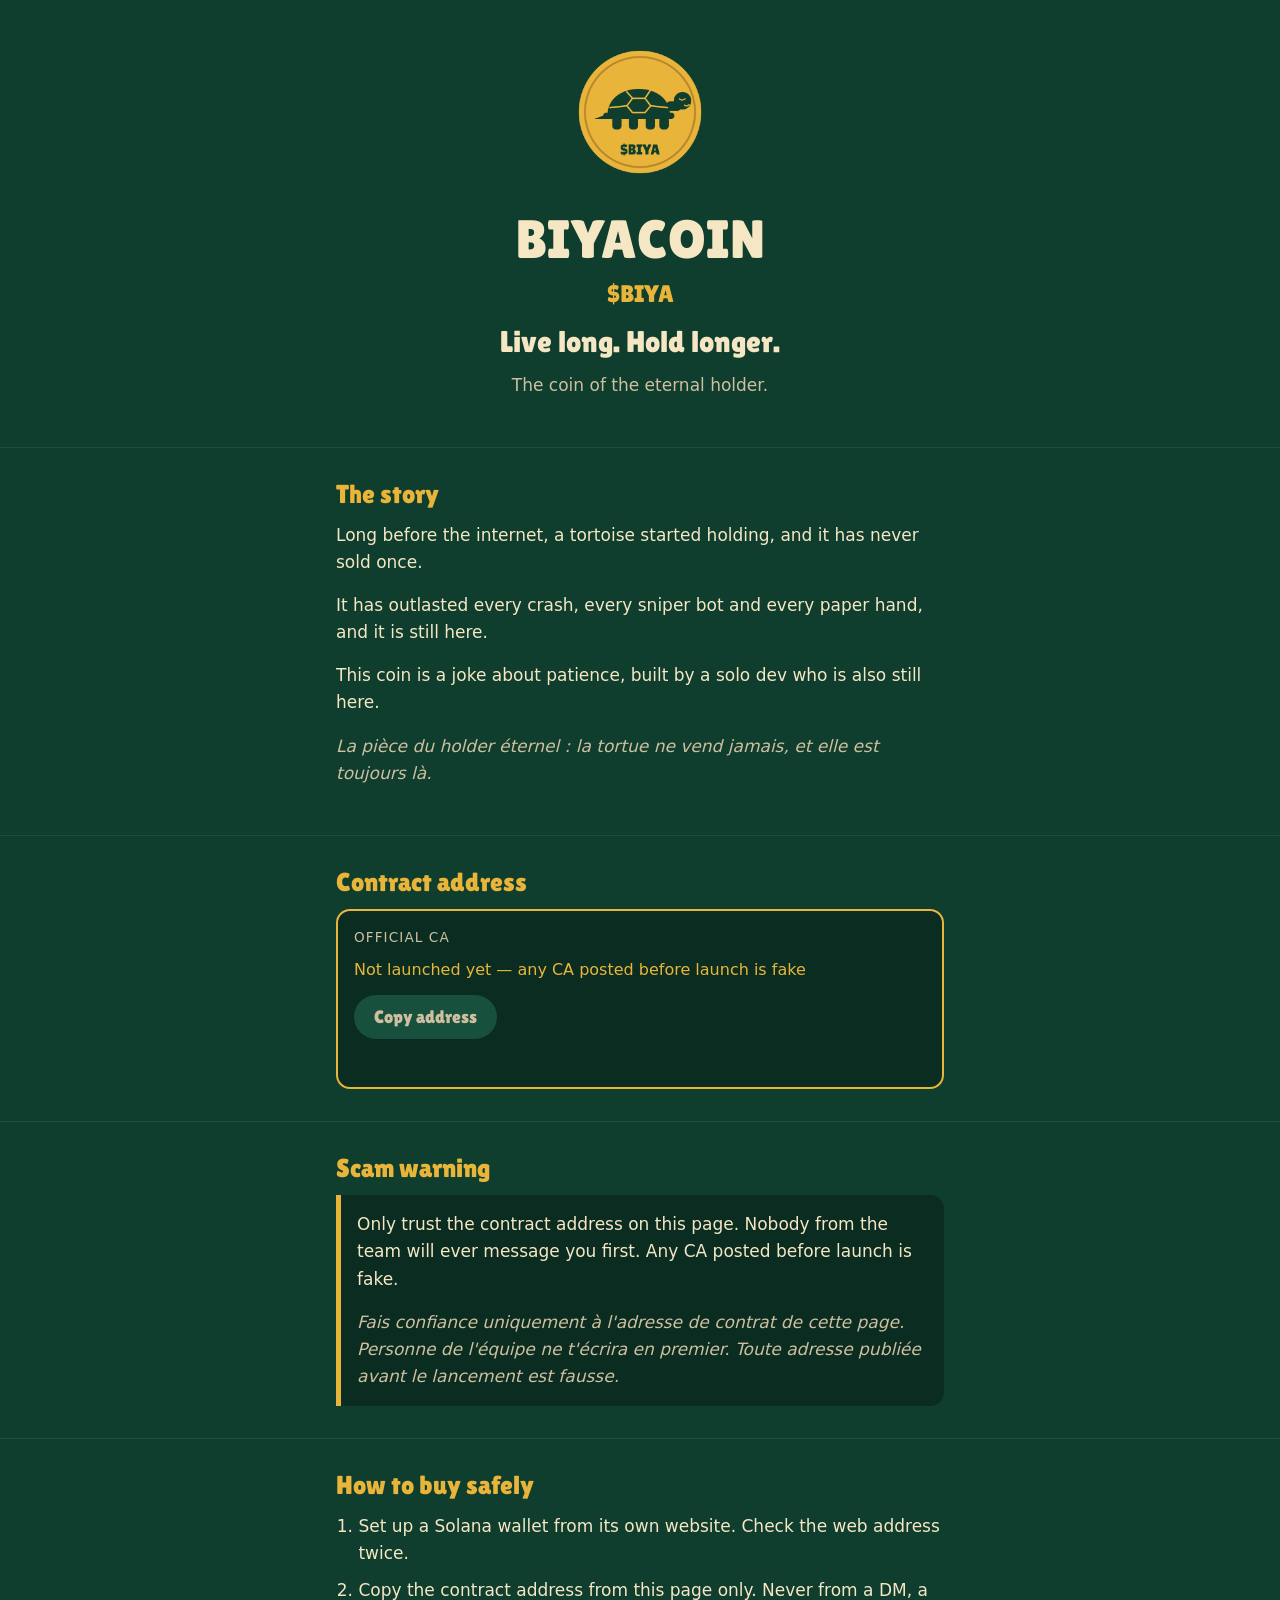
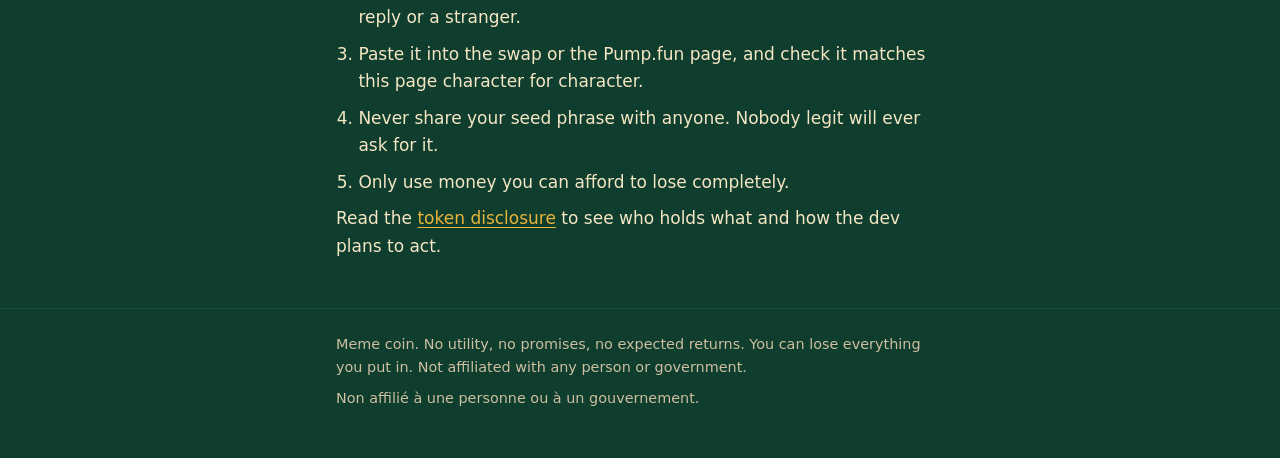
==== index.html @ 05e6ff1e "Deploy site 2026-10-17T14:39Z" ====
<!doctype html>
<html lang="en">
<head>
  <meta charset="utf-8">
  <meta name="viewport" content="width=device-width, initial-scale=1">
  <title>BIYACOIN ($BIYA) — Live long. Hold longer.</title>
  <meta name="description" content="The coin of the eternal holder. A meme coin on Solana with an ancient tortoise who never sells. No utility, no promises.">
  <meta name="theme-color" content="#0F3D2E">
  <link rel="icon" href="assets/logo.png" type="image/png">
  <link rel="preconnect" href="https://fonts.googleapis.com">
  <link rel="preconnect" href="https://fonts.gstatic.com" crossorigin>
  <link rel="stylesheet" href="https://fonts.googleapis.com/css2?family=Lilita+One&display=swap">
  <link rel="stylesheet" href="style.css">
</head>
<body>
  <main>
    <section class="hero">
      <div class="wrap">
        <img class="logo" src="assets/logo.png" width="160" height="160" alt="BIYACOIN logo: a smiling tortoise on a gold coin">
        <h1 data-config="name">BIYACOIN</h1>
        <p class="ticker">$<span data-config="ticker">BIYA</span></p>
        <p class="tagline">Live long. Hold longer.</p>
        <p class="sub">The coin of the eternal holder.</p>
      </div>
    </section>

    <section id="story">
      <div class="wrap">
        <h2>The story</h2>
        <p>Long before the internet, a tortoise started holding, and it has never sold once.</p>
        <p>It has outlasted every crash, every sniper bot and every paper hand, and it is still here.</p>
        <p>This coin is a joke about patience, built by a solo dev who is also still here.</p>
        <p class="fr" lang="fr">La pièce du holder éternel : la tortue ne vend jamais, et elle est toujours là.</p>
      </div>
    </section>

    <section id="contract">
      <div class="wrap">
        <h2>Contract address</h2>
        <div class="ca-box" id="ca-box" data-state="pending">
          <p class="ca-label">Official CA</p>
          <code class="ca-value" id="ca-value">Not launched yet — any CA posted before launch is fake</code>
          <button class="btn" id="copy-btn" type="button" disabled>Copy address</button>
          <p class="ca-status" id="ca-status" role="status" aria-live="polite"></p>
        </div>
        <noscript><p>Turn on JavaScript to see the address once it is live.</p></noscript>
      </div>
    </section>

    <section id="links" hidden>
      <div class="wrap">
        <h2>Official links</h2>
        <ul class="links">
          <li hidden><a data-link="website" rel="noopener" href="#">Website</a></li>
          <li hidden><a data-link="x" rel="noopener" href="#">X (Twitter)</a></li>
          <li hidden><a data-link="telegram" rel="noopener" href="#">Telegram</a></li>
          <li hidden><a data-link="pumpfun" rel="noopener" href="#">Pump.fun</a></li>
        </ul>
      </div>
    </section>

    <section id="scam">
      <div class="wrap">
        <h2>Scam warning</h2>
        <div class="warning">
          <p>Only trust the contract address on this page. Nobody from the team will ever message you first. Any CA posted before launch is fake.</p>
          <p class="fr" lang="fr">Fais confiance uniquement à l'adresse de contrat de cette page. Personne de l'équipe ne t'écrira en premier. Toute adresse publiée avant le lancement est fausse.</p>
        </div>
      </div>
    </section>

    <section id="how-to-buy">
      <div class="wrap">
        <h2>How to buy safely</h2>
        <ol class="steps">
          <li>Set up a Solana wallet from its own website. Check the web address twice.</li>
          <li>Copy the contract address from this page only. Never from a DM, a reply or a stranger.</li>
          <li>Paste it into the swap or the Pump.fun page, and check it matches this page character for character.</li>
          <li>Never share your seed phrase with anyone. Nobody legit will ever ask for it.</li>
          <li>Only use money you can afford to lose completely.</li>
        </ol>
        <p>Read the <a href="disclosure.html">token disclosure</a> to see who holds what and how the dev plans to act.</p>
      </div>
    </section>
  </main>

  <footer>
    <div class="wrap">
      <p>Meme coin. No utility, no promises, no expected returns. You can lose everything you put in. Not affiliated with any person or government.</p>
      <p lang="fr">Non affilié à une personne ou à un gouvernement.</p>
    </div>
  </footer>

  <script src="app.js" defer></script>
</body>
</html>
---- style.css ----
/* BIYACOIN site — mobile first, no framework. Brand: deep green, gold, cream. */

:root {
  --green: #0f3d2e;
  --green-deep: #0a2c21;
  --green-soft: #17503c;
  --gold: #e8b53a;
  --cream: #f5e6c4;
  --cream-dim: #cdbf9f;
  --radius: 14px;
  --font-head: "Lilita One", "Arial Rounded MT Bold", "Trebuchet MS", system-ui, sans-serif;
  --font-body: system-ui, -apple-system, "Segoe UI", Roboto, "Helvetica Neue", Arial, sans-serif;
}

* {
  box-sizing: border-box;
}

html {
  -webkit-text-size-adjust: 100%;
}

body {
  margin: 0;
  background: var(--green);
  color: var(--cream);
  font-family: var(--font-body);
  font-size: 1.0625rem;
  line-height: 1.6;
}

img {
  max-width: 100%;
  height: auto;
  display: block;
}

a {
  color: var(--gold);
  text-underline-offset: 3px;
}

a:focus-visible,
button:focus-visible {
  outline: 3px solid var(--cream);
  outline-offset: 3px;
}

[hidden] {
  display: none !important;
}

h1,
h2,
.tagline {
  font-family: var(--font-head);
  font-weight: 400;
  line-height: 1.15;
  margin: 0;
}

h2 {
  color: var(--gold);
  font-size: 1.6rem;
  margin-bottom: 0.75rem;
}

p {
  margin: 0 0 1rem;
}

/* Layout: one narrow column with a 16px gutter. */
.wrap {
  width: 100%;
  max-width: 40rem;
  margin: 0 auto;
  padding: 0 1rem;
}

section {
  padding: 2rem 0;
}

section + section {
  border-top: 1px solid var(--green-soft);
}

/* Hero */
.hero {
  text-align: center;
  padding-top: 2rem;
}

.hero .logo {
  margin: 0 auto 1rem;
  width: 10rem;
  height: auto;
}

.hero h1 {
  color: var(--cream);
  font-size: 2.6rem;
  letter-spacing: 0.01em;
}

.ticker {
  color: var(--gold);
  font-family: var(--font-head);
  font-size: 1.5rem;
  margin: 0.25rem 0 0.75rem;
}

.tagline {
  color: var(--cream);
  font-size: 1.5rem;
}

.sub {
  color: var(--cream-dim);
  margin-top: 0.75rem;
}

.banner {
  margin: 0 auto;
  border-radius: var(--radius);
}

/* Story */
.fr {
  color: var(--cream-dim);
  font-style: italic;
}

/* Contract address box */
.ca-box {
  background: var(--green-deep);
  border: 2px solid var(--gold);
  border-radius: var(--radius);
  padding: 1rem;
}

.ca-label {
  color: var(--cream-dim);
  font-size: 0.85rem;
  text-transform: uppercase;
  letter-spacing: 0.08em;
  margin: 0 0 0.5rem;
}

.ca-value {
  display: block;
  font-family: ui-monospace, "SF Mono", Menlo, Consolas, monospace;
  font-size: 0.95rem;
  overflow-wrap: anywhere;
  word-break: break-all;
  margin-bottom: 0.75rem;
  color: var(--cream);
}

.ca-box[data-state="pending"] .ca-value {
  font-family: var(--font-body);
  font-size: 1rem;
  color: var(--gold);
}

.btn {
  display: inline-flex;
  align-items: center;
  justify-content: center;
  min-height: 2.75rem;
  padding: 0.5rem 1.25rem;
  border: 0;
  border-radius: 999px;
  background: var(--gold);
  color: var(--green);
  font-family: var(--font-head);
  font-size: 1.1rem;
  cursor: pointer;
}

.btn:disabled {
  background: var(--green-soft);
  color: var(--cream-dim);
  cursor: not-allowed;
}

.ca-status {
  margin: 0.5rem 0 0;
  min-height: 1.5rem;
  color: var(--cream-dim);
  font-size: 0.9rem;
}

/* Scam warning */
.warning {
  background: var(--green-deep);
  border-left: 5px solid var(--gold);
  border-radius: 0 var(--radius) var(--radius) 0;
  padding: 1rem;
}

.warning p:last-child {
  margin-bottom: 0;
}

/* Lists */
.links {
  list-style: none;
  margin: 0;
  padding: 0;
  display: grid;
  gap: 0.75rem;
}

.links a {
  display: block;
  min-height: 2.75rem;
  padding: 0.6rem 1rem;
  border: 2px solid var(--gold);
  border-radius: var(--radius);
  text-decoration: none;
  font-family: var(--font-head);
  font-size: 1.1rem;
}

.links a:hover {
  background: var(--gold);
  color: var(--green);
}

.steps {
  margin: 0;
  padding-left: 1.4rem;
}

.steps li {
  margin-bottom: 0.6rem;
}

/* Disclosure page */
dl.facts {
  margin: 0;
}

dl.facts dt {
  color: var(--gold);
  font-family: var(--font-head);
  margin-top: 1rem;
}

dl.facts dd {
  margin: 0.15rem 0 0;
  overflow-wrap: anywhere;
}

/* Footer */
footer {
  border-top: 1px solid var(--green-soft);
  padding: 1.5rem 0 2.5rem;
  color: var(--cream-dim);
  font-size: 0.9rem;
}

footer p {
  margin-bottom: 0.5rem;
}

/* Wider screens: just a bit more breathing room. */
@media (min-width: 640px) {
  .hero h1 {
    font-size: 3.4rem;
  }

  .tagline {
    font-size: 1.9rem;
  }

  .links {
    grid-template-columns: repeat(2, 1fr);
  }
}
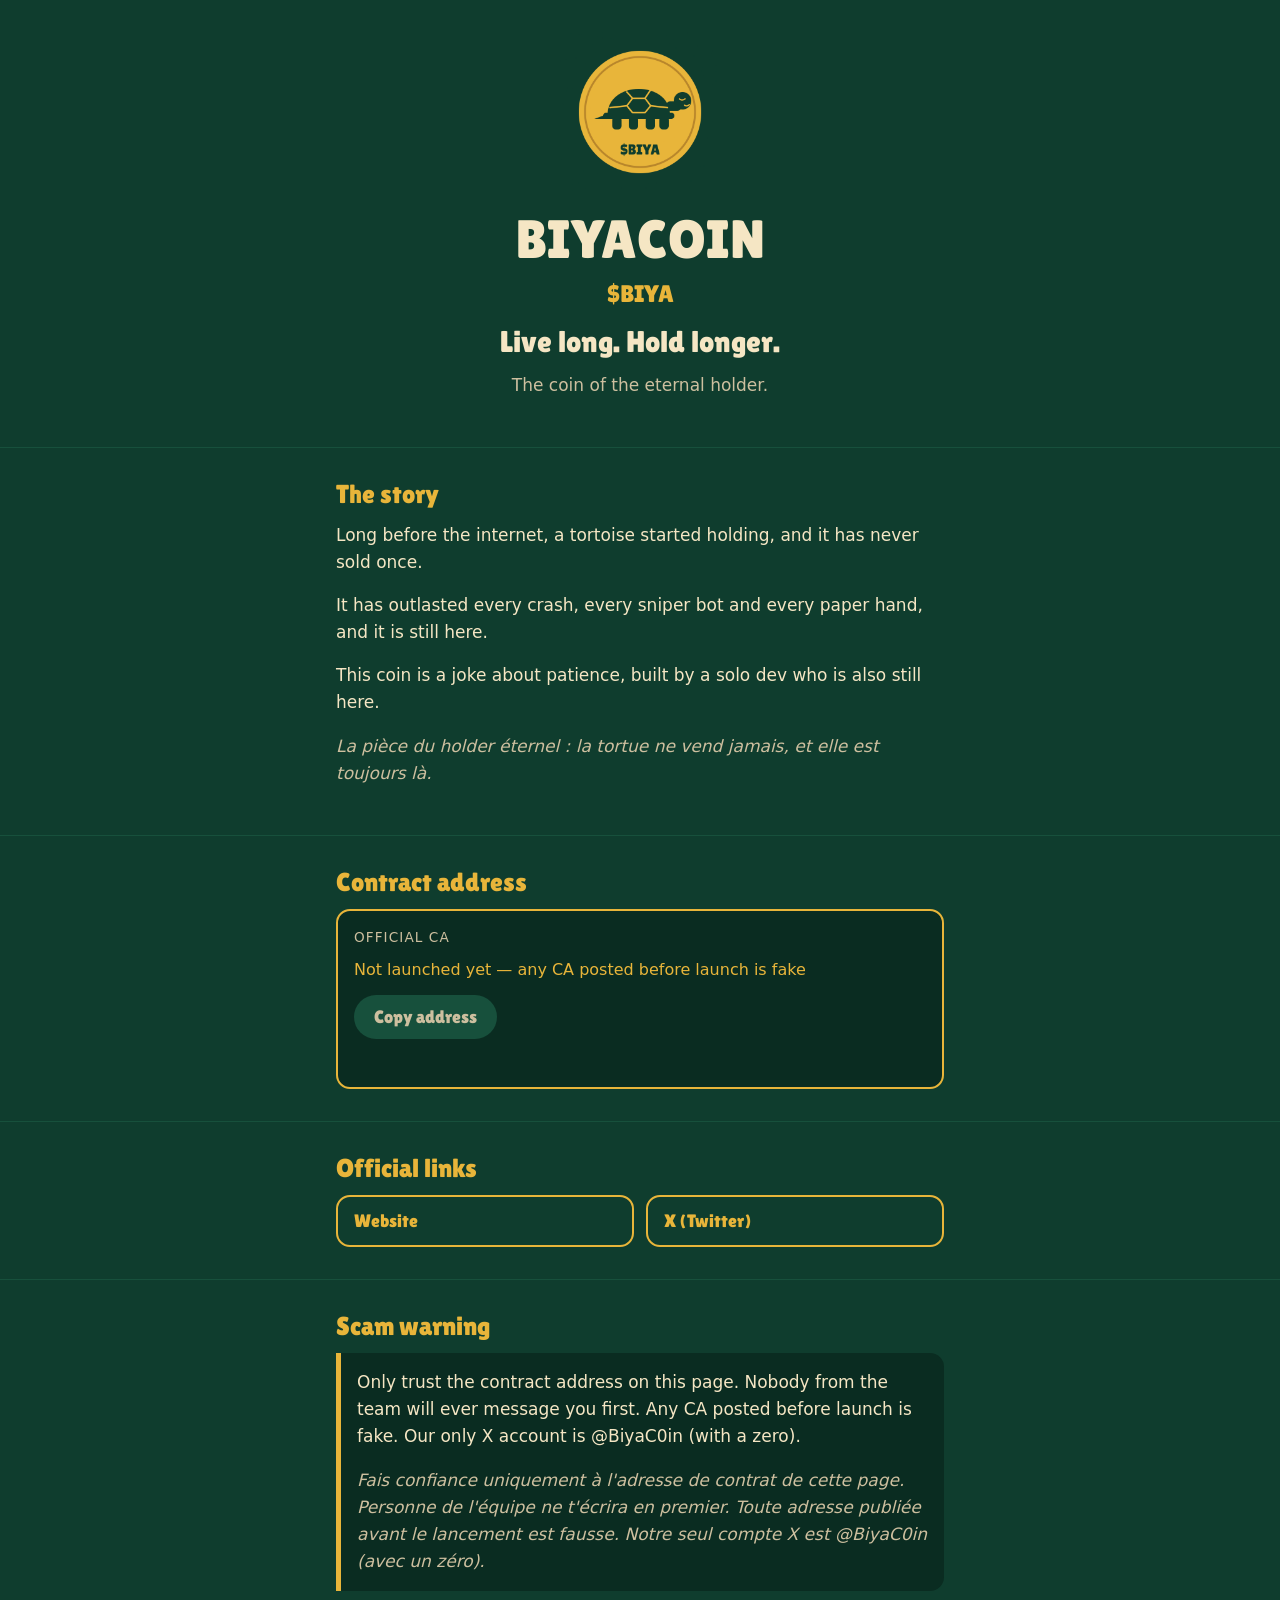
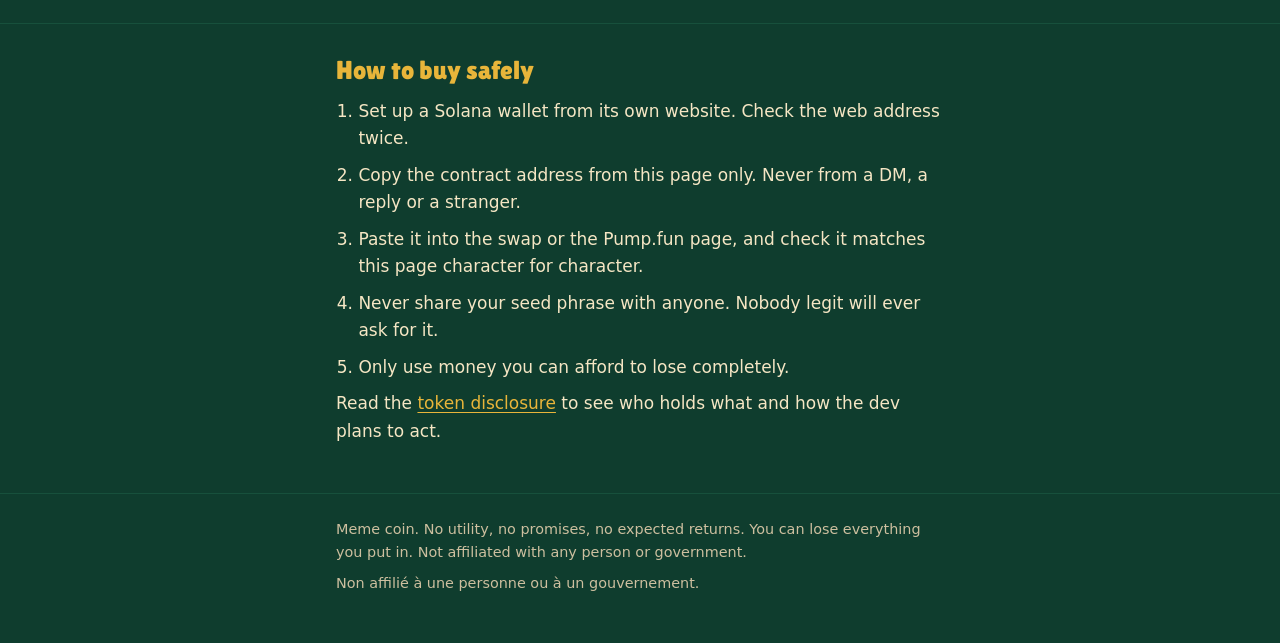
==== commit 23f218ea: "Deploy site 2026-10-17T15:04Z" ====
--- a/index.html
+++ b/index.html
@@ -63,8 +63,8 @@
       <div class="wrap">
         <h2>Scam warning</h2>
         <div class="warning">
-          <p>Only trust the contract address on this page. Nobody from the team will ever message you first. Any CA posted before launch is fake.</p>
-          <p class="fr" lang="fr">Fais confiance uniquement à l'adresse de contrat de cette page. Personne de l'équipe ne t'écrira en premier. Toute adresse publiée avant le lancement est fausse.</p>
+          <p>Only trust the contract address on this page. Nobody from the team will ever message you first. Any CA posted before launch is fake. Our only X account is @BiyaC0in (with a zero).</p>
+          <p class="fr" lang="fr">Fais confiance uniquement à l'adresse de contrat de cette page. Personne de l'équipe ne t'écrira en premier. Toute adresse publiée avant le lancement est fausse. Notre seul compte X est @BiyaC0in (avec un zéro).</p>
         </div>
       </div>
     </section>
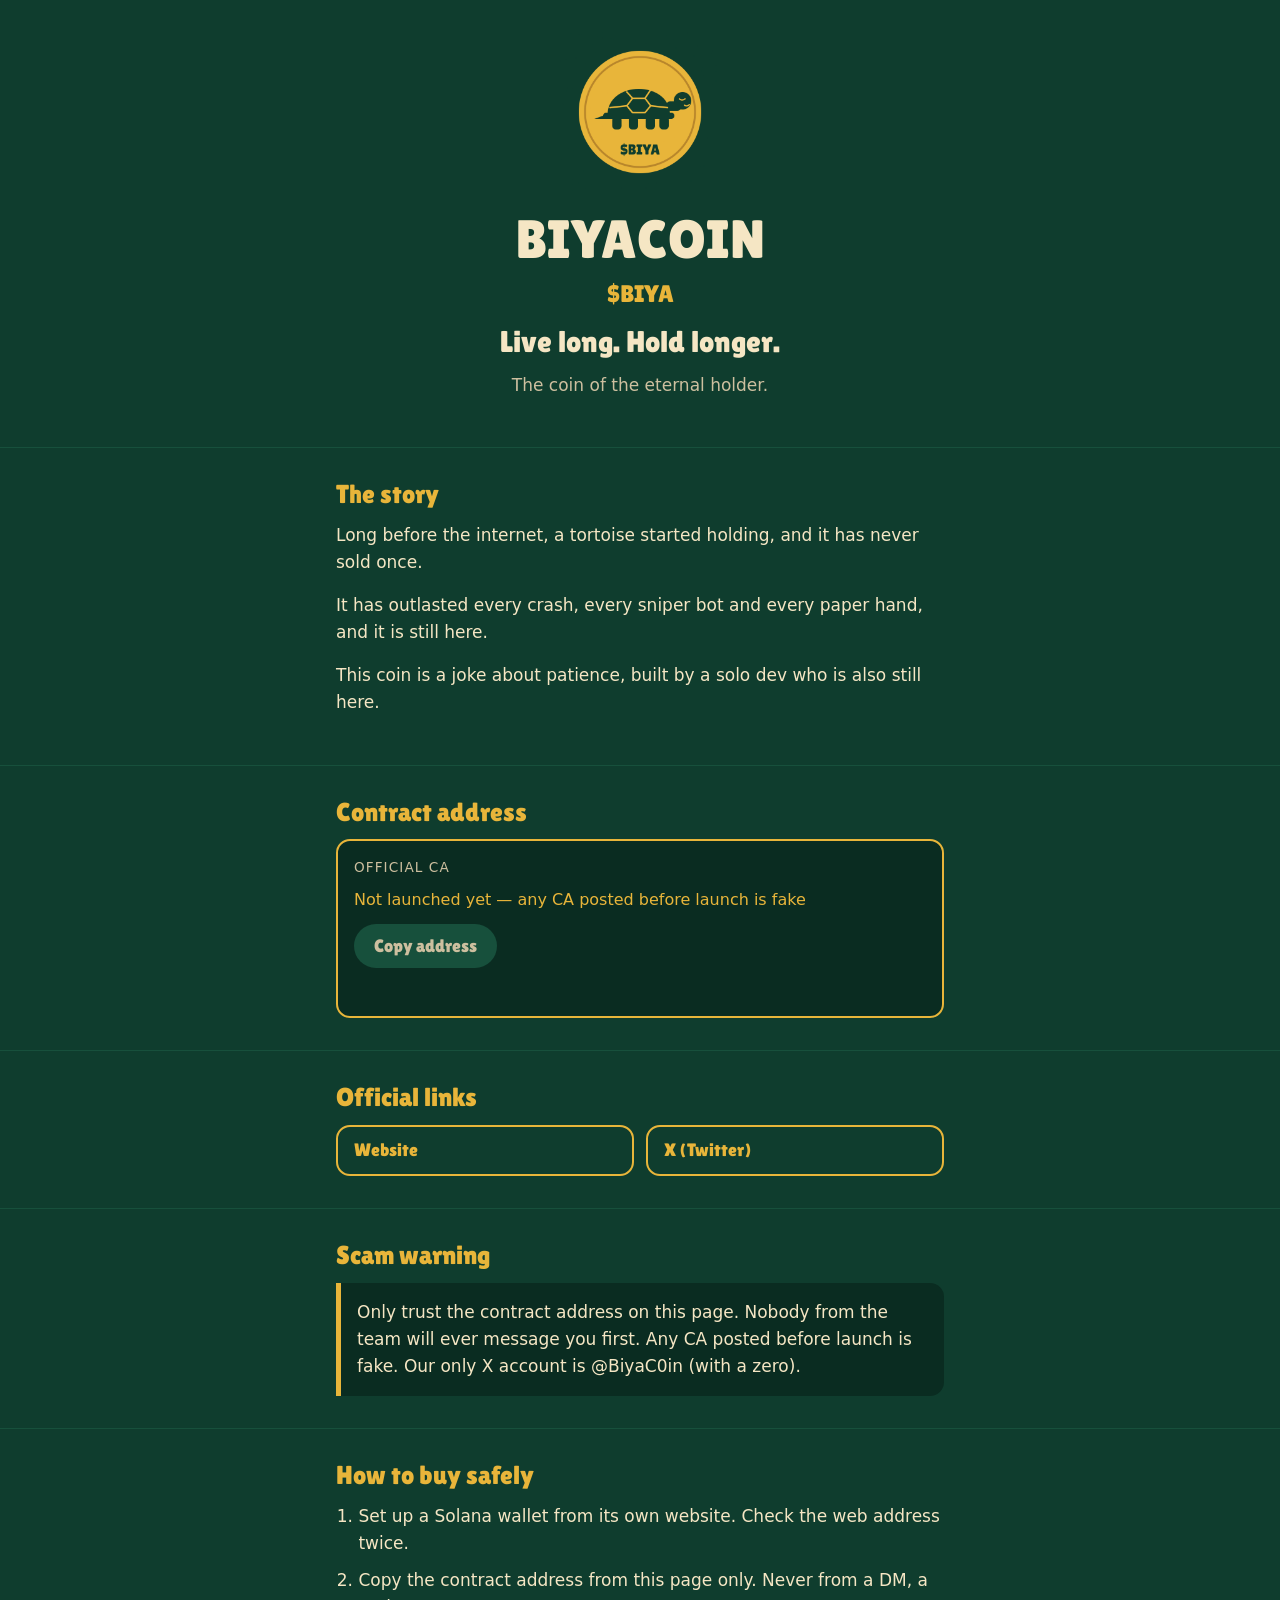
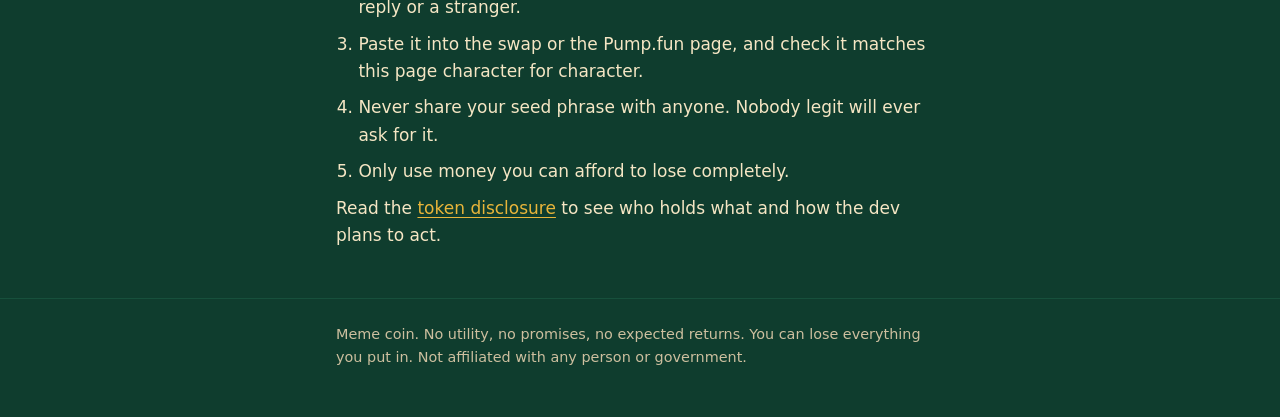
==== commit a1eaee12: "Deploy site 2026-10-17T18:16Z" ====
--- a/index.html
+++ b/index.html
@@ -30,7 +30,6 @@
         <p>Long before the internet, a tortoise started holding, and it has never sold once.</p>
         <p>It has outlasted every crash, every sniper bot and every paper hand, and it is still here.</p>
         <p>This coin is a joke about patience, built by a solo dev who is also still here.</p>
-        <p class="fr" lang="fr">La pièce du holder éternel : la tortue ne vend jamais, et elle est toujours là.</p>
       </div>
     </section>
 
@@ -64,7 +63,6 @@
         <h2>Scam warning</h2>
         <div class="warning">
           <p>Only trust the contract address on this page. Nobody from the team will ever message you first. Any CA posted before launch is fake. Our only X account is @BiyaC0in (with a zero).</p>
-          <p class="fr" lang="fr">Fais confiance uniquement à l'adresse de contrat de cette page. Personne de l'équipe ne t'écrira en premier. Toute adresse publiée avant le lancement est fausse. Notre seul compte X est @BiyaC0in (avec un zéro).</p>
         </div>
       </div>
     </section>
@@ -87,7 +85,6 @@
   <footer>
     <div class="wrap">
       <p>Meme coin. No utility, no promises, no expected returns. You can lose everything you put in. Not affiliated with any person or government.</p>
-      <p lang="fr">Non affilié à une personne ou à un gouvernement.</p>
     </div>
   </footer>
 
--- a/style.css
+++ b/style.css
@@ -125,12 +125,6 @@
   border-radius: var(--radius);
 }
 
-/* Story */
-.fr {
-  color: var(--cream-dim);
-  font-style: italic;
-}
-
 /* Contract address box */
 .ca-box {
   background: var(--green-deep);
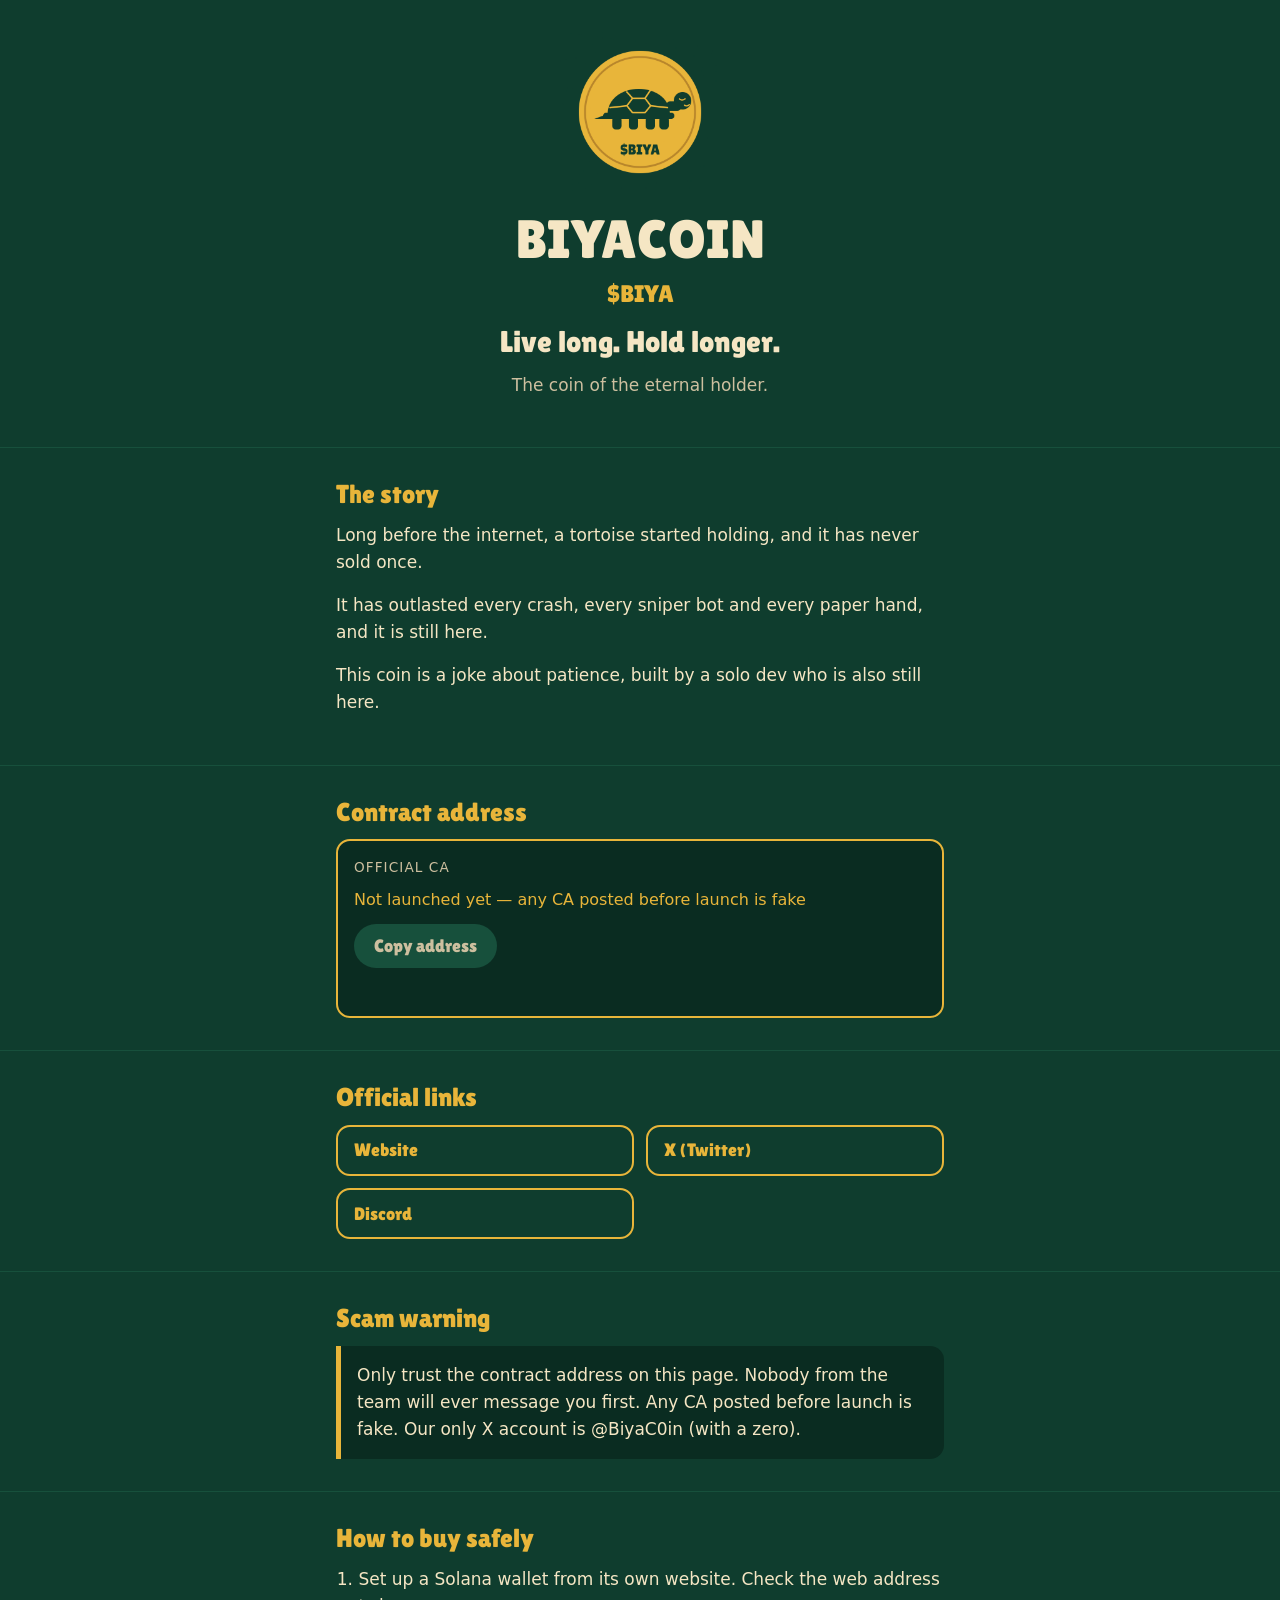
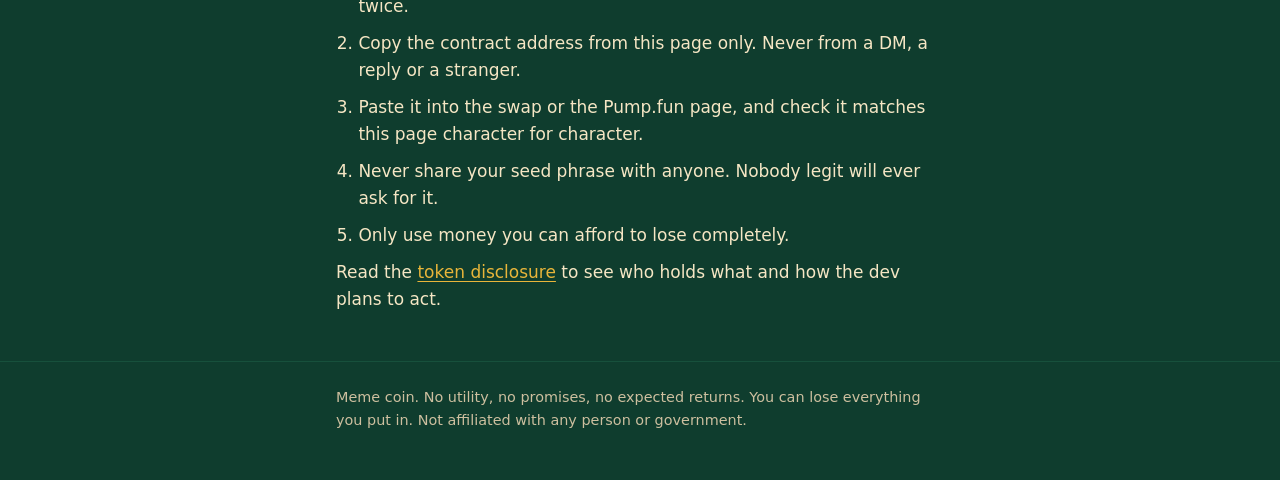
==== commit c6bff944: "Deploy site 2026-10-19T17:18Z" ====
--- a/index.html
+++ b/index.html
@@ -53,6 +53,7 @@
           <li hidden><a data-link="website" rel="noopener" href="#">Website</a></li>
           <li hidden><a data-link="x" rel="noopener" href="#">X (Twitter)</a></li>
           <li hidden><a data-link="telegram" rel="noopener" href="#">Telegram</a></li>
+          <li hidden><a data-link="discord" rel="noopener" href="#">Discord</a></li>
           <li hidden><a data-link="pumpfun" rel="noopener" href="#">Pump.fun</a></li>
         </ul>
       </div>
